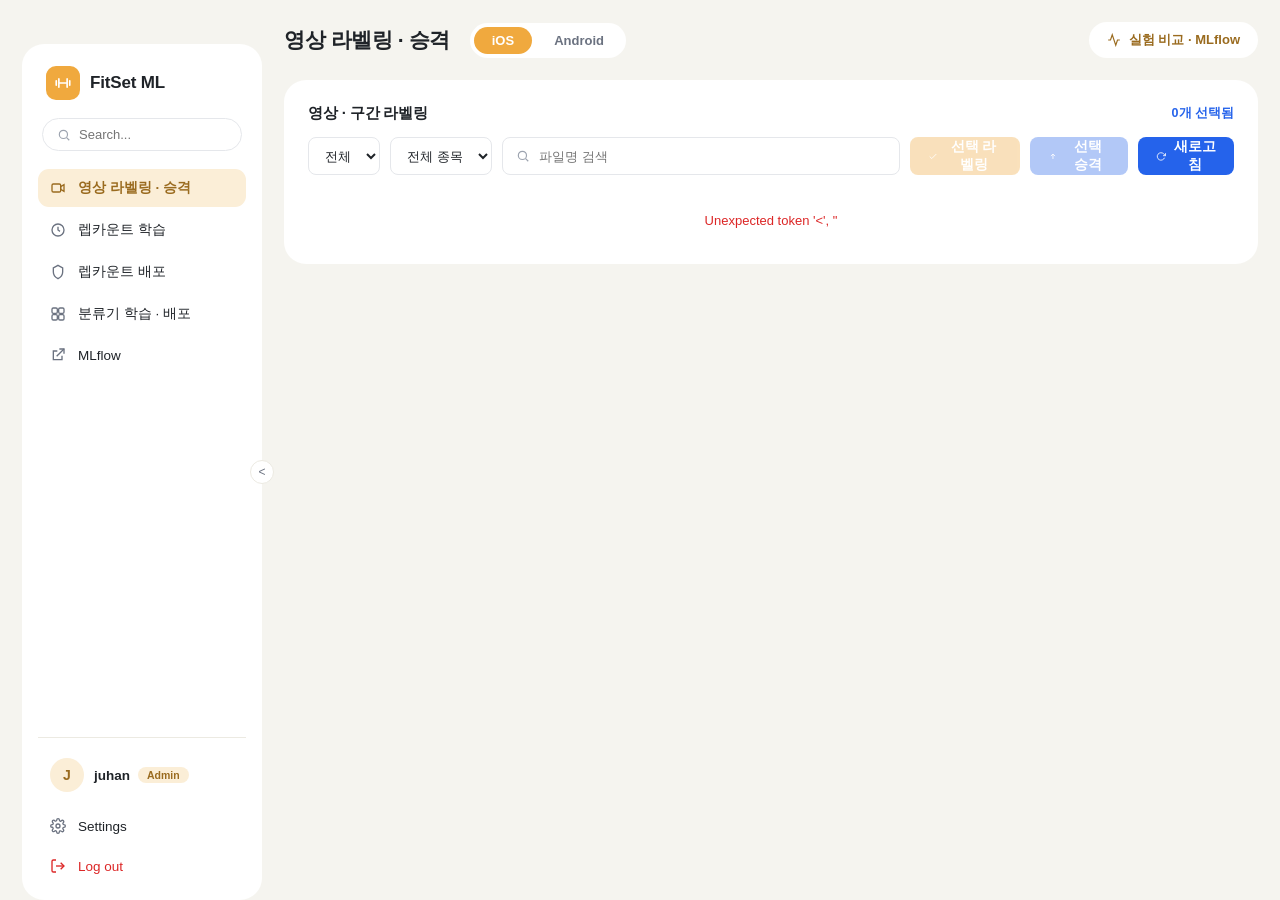
==== app/static/index.html @ 3e2f8dbd "feat: 모델 배포를 dev, prod 환경으로 분리 (#71) * feat(deployment) deploy 배포 환경 테이블 environments 와 배포 이력 환경 FK " ====
<!DOCTYPE html>
<html lang="ko">
<head>
  <meta charset="UTF-8" />
  <meta name="viewport" content="width=device-width, initial-scale=1.0" />
  <title>FitSet ML Dashboard</title>
  <link rel="stylesheet" href="css/dashboard.css">
</head>
<body>

<!-- 메인 앱 — 접근 제어는 서버 Basic 인증(브라우저 팝업)이 담당, 클라 잠금 화면은 폐기 -->
<div id="appView">
<div class="shell" id="shell">

  <!-- 사이드바 -->
  <aside>
    <div class="brand">
      <div class="brand-logo">
        <svg viewBox="0 0 24 24" fill="none" stroke="currentColor" stroke-width="2.2" stroke-linecap="round"><path d="M6.5 6.5v11M17.5 6.5v11M3 9v6M21 9v6M6.5 12h11"/></svg>
      </div>
      <span class="brand-name">FitSet ML</span>
    </div>
    <div class="side-search">
      <svg viewBox="0 0 24 24" fill="none" stroke="currentColor" stroke-width="2"><circle cx="11" cy="11" r="7"/><line x1="21" y1="21" x2="16.5" y2="16.5"/></svg>
      <input placeholder="Search..." oninput="sideSearch(this.value)" />
    </div>
    <nav>
      <a class="nav-item" href="#labeling" data-page="labeling">
        <svg viewBox="0 0 24 24" fill="none" stroke="currentColor" stroke-width="2"><rect x="3" y="6" width="13" height="12" rx="2"/><polygon points="16 10 21 7 21 17 16 14 16 10"/></svg>
        <span class="side-label">영상 라벨링 · 승격</span>
      </a>
      <a class="nav-item" href="#phase-train" data-page="phase-train">
        <svg viewBox="0 0 24 24" fill="none" stroke="currentColor" stroke-width="2"><circle cx="12" cy="12" r="9"/><polyline points="12 7 12 12 15 14"/></svg>
        <span class="side-label">렙카운트 학습</span>
      </a>
      <a class="nav-item" href="#phase-deploy" data-page="phase-deploy">
        <svg viewBox="0 0 24 24" fill="none" stroke="currentColor" stroke-width="2"><path d="M12 2 19 6v6c0 5-3 8-7 10-4-2-7-5-7-10V6z"/></svg>
        <span class="side-label">렙카운트 배포</span>
      </a>
      <a class="nav-item" href="#classifier" data-page="classifier">
        <svg viewBox="0 0 24 24" fill="none" stroke="currentColor" stroke-width="2"><rect x="3" y="3" width="8" height="8" rx="2"/><rect x="13" y="3" width="8" height="8" rx="2"/><rect x="3" y="13" width="8" height="8" rx="2"/><rect x="13" y="13" width="8" height="8" rx="2"/></svg>
        <span class="side-label">분류기 학습 · 배포</span>
      </a>
      <a class="nav-item" href="#" id="navMlflow" target="_blank">
        <svg viewBox="0 0 24 24" fill="none" stroke="currentColor" stroke-width="2"><path d="M18 13v6H5V6h6"/><polyline points="14 3 21 3 21 10"/><line x1="10" y1="14" x2="21" y2="3"/></svg>
        <span class="side-label">MLflow</span>
      </a>
    </nav>
    <div class="side-bottom">
      <div class="profile">
        <div class="avatar">J</div>
        <div class="profile-meta">
          <span class="name">juhan</span>
          <span class="role-pill">Admin</span>
        </div>
      </div>
      <a class="nav-item" href="#classifier" onclick="setTimeout(() => document.getElementById('settingsSection').scrollIntoView({ behavior: 'smooth' }))">
        <svg viewBox="0 0 24 24" fill="none" stroke="currentColor" stroke-width="2"><circle cx="12" cy="12" r="3"/><path d="M19.4 15a1.7 1.7 0 0 0 .3 1.9l.1.1a2 2 0 1 1-2.8 2.8l-.1-.1a1.7 1.7 0 0 0-1.9-.3 1.7 1.7 0 0 0-1 1.5V21a2 2 0 1 1-4 0v-.1a1.7 1.7 0 0 0-1-1.6 1.7 1.7 0 0 0-1.9.3l-.1.1a2 2 0 1 1-2.8-2.8l.1-.1a1.7 1.7 0 0 0 .3-1.9 1.7 1.7 0 0 0-1.5-1H3a2 2 0 1 1 0-4h.1a1.7 1.7 0 0 0 1.6-1 1.7 1.7 0 0 0-.3-1.9l-.1-.1a2 2 0 1 1 2.8-2.8l.1.1a1.7 1.7 0 0 0 1.9.3h0a1.7 1.7 0 0 0 1-1.5V3a2 2 0 1 1 4 0v.1a1.7 1.7 0 0 0 1 1.5 1.7 1.7 0 0 0 1.9-.3l.1-.1a2 2 0 1 1 2.8 2.8l-.1.1a1.7 1.7 0 0 0-.3 1.9v0a1.7 1.7 0 0 0 1.5 1H21a2 2 0 1 1 0 4h-.1a1.7 1.7 0 0 0-1.5 1z"/></svg>
        <span class="side-label">Settings</span>
      </a>
      <button class="nav-item logout" onclick="location.reload()">
        <svg viewBox="0 0 24 24" fill="none" stroke="currentColor" stroke-width="2"><path d="M9 21H5a2 2 0 0 1-2-2V5a2 2 0 0 1 2-2h4"/><polyline points="16 17 21 12 16 7"/><line x1="21" y1="12" x2="9" y2="12"/></svg>
        <span class="side-label">Log out</span>
      </button>
    </div>
    <button class="collapse-btn" onclick="toggleSidebar()" id="collapseBtn">&lt;</button>
  </aside>

  <!-- 메인 -->
  <main id="top">
    <div class="topbar">
      <h1 id="pageTitle">대시보드</h1>
      <div class="platform-tabs">
        <button class="active" onclick="setPlatform('ios')">iOS</button>
        <button onclick="setPlatform('android')">Android</button>
      </div>
      <a class="mlflow-btn" id="mlflowHomeBtn" href="#" target="_blank">
        <svg viewBox="0 0 24 24" fill="none" stroke="currentColor" stroke-width="2"><polyline points="22 12 18 12 15 21 9 3 6 12 2 12"/></svg>
        실험 비교 · MLflow
      </a>
    </div>

    <div class="grid page" data-page="classifier">

      <!-- 1행: KPI ─────────────────────────────────────── -->
      <section class="card kpi">
        <h2>학습 데이터</h2>
        <div class="big" id="kpiFileCount">-</div>
        <div class="sub" id="kpiFileSub">등록된 CSV 파일</div>
        <button class="orange-link" onclick="document.getElementById('dataSection').scrollIntoView({behavior:'smooth'})">학습 데이터 보기 <span>&rarr;</span></button>
      </section>

      <section class="card kpi">
        <h2>Best Val Acc</h2>
        <div class="big"><span id="kpiBestAcc">-</span>
          <span class="arrow-up" id="kpiAccArrow" style="display:none">
            <svg viewBox="0 0 24 24" fill="none" stroke="currentColor" stroke-width="2.5"><line x1="12" y1="19" x2="12" y2="5"/><polyline points="5 12 12 5 19 12"/></svg>
          </span>
        </div>
        <div class="sub" id="kpiAccSub">완료된 학습 없음</div>
        <a class="orange-link" id="kpiMlflowLink" href="#" target="_blank">실험 비교 · MLflow <span>&rarr;</span></a>
      </section>

      <!-- 진행 상황: 반원 게이지 -->
      <section class="card kpi center" id="progressCard">
        <h2>학습 진행률</h2>
        <div class="gauge-wrap">
          <svg viewBox="0 0 200 110">
            <path d="M 16 100 A 84 84 0 0 1 184 100" fill="none" stroke="#F1EEE6" stroke-width="15" stroke-linecap="round"/>
            <path d="M 16 100 A 84 84 0 0 1 184 100" fill="none" stroke="#F0A93E" stroke-width="15" stroke-linecap="round"
                  id="gaugeFill" stroke-dasharray="264" stroke-dashoffset="264"/>
          </svg>
          <div class="gauge-num" id="gaugeNum">0%</div>
        </div>
        <div class="gauge-status" id="progressLabel">학습 이력 없음</div>
        <div class="train-error" id="trainError" style="display:none"></div>
        <div class="metrics-grid" id="metricsGrid">
          <div class="metric-box"><div class="lbl">Train Loss</div><div class="val">-</div></div>
          <div class="metric-box"><div class="lbl">Val Loss</div><div class="val">-</div></div>
          <div class="metric-box"><div class="lbl">Val Acc</div><div class="val">-</div></div>
        </div>
        <a class="orange-link" id="mlflowRunLink" href="#" target="_blank" style="display:none">MLflow에서 이 run 보기 <span>&rarr;</span></a>
      </section>

      <!-- 2행: 학습 데이터 테이블 (테이블 카드 스펙) ─────── -->
      <section class="card table-card" id="dataSection">
        <div class="card-head" style="margin-bottom:14px">
          <h2>학습 데이터</h2>
          <span class="select-count" id="selectCount">0개 선택됨</span>
        </div>
        <div class="table-toolbar">
          <button class="icon-btn" title="종목 필터" onclick="toggleClassFilter()">
            <svg viewBox="0 0 24 24" fill="none" stroke="currentColor" stroke-width="2"><polygon points="22 3 2 3 10 12.5 10 19 14 21 14 12.5 22 3"/></svg>
          </button>
          <select class="class-filter" id="classFilter" onchange="filterChanged()">
            <option value="">전체 종목</option>
          </select>
          <div class="search-box">
            <svg viewBox="0 0 24 24" fill="none" stroke="currentColor" stroke-width="2"><circle cx="11" cy="11" r="7"/><line x1="21" y1="21" x2="16.5" y2="16.5"/></svg>
            <input id="searchInput" placeholder="Search..." oninput="filterChanged()" />
          </div>
          <button class="btn-blue" onclick="loadFiles()">
            <svg viewBox="0 0 24 24" fill="none" stroke="currentColor" stroke-width="2" style="width:13px;height:13px"><polyline points="23 4 23 10 17 10"/><path d="M20.5 15a9 9 0 1 1-2-9.4L23 10"/></svg>
            새로고침
          </button>
        </div>
        <div class="table-wrap">
          <div id="fileList"><p class="empty">로딩 중...</p></div>
          <div class="table-fade" id="tableFade"></div>
        </div>
        <div class="pagi" id="pagiBar"></div>
      </section>

      <!-- 3행: 학습 이력(넓게) + 설정/배포 스택 ─────────── -->
      <section class="card runs-card" id="runsSection">
        <div class="card-head"><h2>학습 이력 · 배포</h2></div>
        <div style="overflow-x:auto" id="runsBox"><p class="empty">로딩 중...</p></div>
      </section>

      <div class="side-stack">
        <section class="card" id="settingsSection" style="display:flex;flex-direction:column;gap:12px">
          <h2>학습 설정</h2>
          <div class="form-group">
            <label>Epochs</label>
            <input type="number" id="epochs" value="200" min="1" max="1000" />
          </div>
          <div class="form-group">
            <label>Learning Rate</label>
            <input type="text" id="lr" value="0.001" />
          </div>
          <div style="display:flex;gap:8px;margin-top:4px">
            <button class="btn btn-primary" id="trainBtn" onclick="startTrain()" style="flex:1">학습 시작</button>
          </div>
        </section>

        <section class="card" id="deploySection">
          <div class="card-head"><h2>배포된 모델 · dev / prod</h2></div>
          <div id="modelInfo"><p class="empty">로딩 중...</p></div>
          <button class="btn btn-primary" id="deployBtn" onclick="deployModel()" style="width:100%;margin-top:14px;display:none">이 버전 dev 배포</button>
        </section>
      </div>



    </div>

    <div class="grid page" data-page="labeling">
      <section class="card video-card" id="videoSection">
        <div class="card-head" style="margin-bottom:14px">
          <h2>영상 · 구간 라벨링</h2>
          <span class="select-count" id="videoSelectCount">0개 선택됨</span>
        </div>
        <div class="table-toolbar">
          <select class="status-filter" id="videoStatusFilter" onchange="renderVideos()">
            <option value="">전체</option>
          </select>
          <select class="status-filter" id="videoClassFilter" onchange="renderVideos()">
            <option value="">전체 종목</option>
          </select>
          <div class="search-box">
            <svg viewBox="0 0 24 24" fill="none" stroke="currentColor" stroke-width="2"><circle cx="11" cy="11" r="7"/><line x1="21" y1="21" x2="16.5" y2="16.5"/></svg>
            <input id="videoSearch" placeholder="파일명 검색" oninput="renderVideos()" />
          </div>
          <button class="btn-label" id="labelBtn" onclick="startLabeling()" style="margin-left:auto" disabled>
            <svg viewBox="0 0 24 24" fill="none" stroke="currentColor" stroke-width="2" style="width:13px;height:13px"><polyline points="20 6 9 17 4 12"/></svg>
            선택 라벨링
          </button>
          <button class="btn-label promote" id="promoteBtn" onclick="promoteSelected()" disabled>
            <svg viewBox="0 0 24 24" fill="none" stroke="currentColor" stroke-width="2" style="width:13px;height:13px"><polyline points="17 11 12 6 7 11"/><line x1="12" y1="18" x2="12" y2="6"/></svg>
            선택 승격
          </button>
          <button class="btn-blue" onclick="loadVideos()" style="margin-left:0">
            <svg viewBox="0 0 24 24" fill="none" stroke="currentColor" stroke-width="2" style="width:13px;height:13px"><polyline points="23 4 23 10 17 10"/><path d="M20.5 15a9 9 0 1 1-2-9.4L23 10"/></svg>
            새로고침
          </button>
        </div>
        <div class="table-wrap">
          <div id="videoList"><p class="empty">로딩 중...</p></div>
        </div>
      </section>

    </div>

    <div class="grid page" data-page="phase-train">
      <section class="card table-card" id="phaseModelSection">
        <div class="card-head" style="margin-bottom:14px">
          <h2>렙카운팅 모델 · 종목별 0 1 2</h2>
          <span class="select-count" id="phaseModelCount"></span>
        </div>
        <div class="table-toolbar">
          <select class="status-filter" id="phaseTrainClass"></select>
          <input class="status-filter" id="phaseTrainEpochs" type="number" value="20" min="1" max="500" style="width:90px" title="epochs" />
          <input class="status-filter" id="phaseTrainLr" type="text" value="0.001" style="width:90px" title="learning rate" />
          <button class="btn-label" id="phaseTrainBtn" onclick="startPhaseTraining()">
            <svg viewBox="0 0 24 24" fill="none" stroke="currentColor" stroke-width="2" style="width:13px;height:13px"><polygon points="5 3 19 12 5 21 5 3"/></svg>
            승격된 라벨 파일로 학습
          </button>
          <button class="btn-blue" onclick="loadPhaseModels()">
            <svg viewBox="0 0 24 24" fill="none" stroke="currentColor" stroke-width="2" style="width:13px;height:13px"><polyline points="23 4 23 10 17 10"/><path d="M20.5 15a9 9 0 1 1-2-9.4L23 10"/></svg>
            새로고침
          </button>
        </div>
        <div class="table-wrap"><div id="phaseModelList"><p class="empty">로딩 중...</p></div></div>
      </section>

    </div>

    <div class="grid page" data-page="phase-deploy">
      <section class="card table-card" id="phaseDeploySection">
        <div class="card-head" style="margin-bottom:14px">
          <h2>렙카운트 모델 배포 · 종목마다 한 버전</h2>
          <span class="select-count" id="phaseDeployCount"></span>
        </div>
        <p class="modal-sub">완료된 버전을 골라 dev 또는 prod 에 배포하면 그 환경의 같은 종목 배포가 교체된다. 이전 버전을 다시 배포하면 롤백이다. dev 는 우리 실험용, prod 는 실사용자용이며 백엔드는 GET /api/v1/internal/{platform}/models/latest?env=prod 로 받는다.</p>
        <div class="table-wrap"><div id="phaseDeployList"><p class="empty">로딩 중...</p></div></div>
      </section>
    </div>
  </main>
</div>
</div>

<!-- 파일 통계 모달 -->
<div class="modal-backdrop" id="statsModal" onclick="if(event.target===this)closeStats()">
  <div class="modal">
    <div class="modal-head">
      <h3 id="statsTitle"></h3>
      <button class="modal-close" onclick="closeStats()">✕</button>
    </div>
    <div class="modal-sub" id="statsSub"></div>
    <div id="statsBody"></div>
  </div>
</div>

<div class="modal-backdrop" id="videoModal" onclick="if(event.target===this)closeVideo()">
  <div class="modal video">
    <div class="modal-head">
      <h3 id="videoTitle"></h3>
      <button class="modal-close" onclick="closeVideo()">✕</button>
    </div>
    <div class="modal-sub" id="videoSub"></div>
    <div class="viewer-stage">
      <video id="viewerVideo" controls playsinline></video>
      <canvas id="viewerCanvas"></canvas>
      <div class="phase-badge" id="phaseBadge" style="display:none"></div>
    </div>
    <div class="phase-strip" id="phaseStrip" onclick="seekFromStrip(event)"></div>
    <div class="phase-legend">
      <span><i style="background:#2563EB"></i>0 내려감</span>
      <span><i style="background:#16A34A"></i>1 올라감</span>
      <span><i style="background:#9CA3AF"></i>2 멈춤</span>
      <span><i style="background:#FCA5A5"></i>미검출</span>
    </div>
  </div>
</div>

<script src="js/core.js"></script>
<script src="js/data.js"></script>
<script src="js/training.js"></script>
<script src="js/deployment.js"></script>
<script src="js/stats.js"></script>
<script src="js/runs.js"></script>
<script src="js/labeling.js"></script>
<script src="js/phase.js"></script>
<script src="js/video.js"></script>
<script src="js/main.js"></script>
</body>
</html>
---- app/static/css/dashboard.css ----
* { box-sizing: border-box; margin: 0; padding: 0; }
:root {
  --bg: #F5F4EF;            /* 크림 배경 (관리자 레이아웃 스펙) */
  --card: #ffffff;
  --line: #ECEAE2;
  --orange: #F0A93E;        /* 포인트 컬러 */
  --orange-deep: #9A6B1F;   /* 링크·강조 텍스트 */
  --orange-soft: #FBEED7;   /* 연오렌지 배경 */
  --blue: #2563EB;          /* 데이터 테이블 카드 프라이머리 (테이블 스펙) */
  --ink: #1F2328;
  --gray: #6B7280;
  --gray-light: #9CA3AF;
  --tline: #E5E7EB;         /* 테이블 구분선 */
  --green: #16A34A;
  --red: #DC2626;
}
body {
  font-family: "Inter", -apple-system, BlinkMacSystemFont, "Segoe UI", sans-serif;
  background: var(--bg); color: var(--ink); min-height: 100vh;
}
button { font-family: inherit; }

/* ── 셸: 사이드바 + 메인 ── */
#appView { display: block; }
.shell { display: flex; min-height: 100vh; gap: 22px; padding: 22px; max-width: 1560px; margin: 0 auto; }

/* ── 사이드바 ── */
aside {
  width: 240px; flex-shrink: 0; background: var(--card); border-radius: 22px;
  display: flex; flex-direction: column; padding: 22px 16px 16px;
  position: sticky; top: 22px; height: calc(100vh - 44px); transition: width .18s;
  position: relative;
}
.shell.collapsed aside { width: 76px; }
.shell.collapsed .side-label, .shell.collapsed .side-search, .shell.collapsed .profile-meta,
.shell.collapsed .brand-name, .shell.collapsed .nav-chev, .shell.collapsed .role-pill { display: none; }
.brand { display: flex; align-items: center; gap: 10px; padding: 0 8px 18px; }
.brand-logo {
  width: 34px; height: 34px; border-radius: 10px; background: var(--orange);
  display: flex; align-items: center; justify-content: center; color: #fff; flex-shrink: 0;
}
.brand-logo svg { width: 18px; height: 18px; }
.brand-name { font-size: 17px; font-weight: 800; letter-spacing: -.01em; }
.side-search {
  display: flex; align-items: center; gap: 8px; border: 1px solid var(--tline);
  border-radius: 999px; padding: 8px 14px; margin: 0 4px 18px; color: var(--gray-light);
}
.side-search svg { width: 14px; height: 14px; flex-shrink: 0; }
.side-search input { border: none; outline: none; font-size: 13px; width: 100%; background: transparent; color: var(--ink); }
nav { display: flex; flex-direction: column; gap: 4px; }
.nav-item {
  display: flex; align-items: center; gap: 12px; padding: 10px 12px; border-radius: 11px;
  font-size: 13.5px; font-weight: 500; color: var(--ink); cursor: pointer; border: none;
  background: transparent; text-align: left; width: 100%; text-decoration: none;
}
.nav-item:hover { background: var(--bg); }
.nav-item.active { background: var(--orange-soft); color: var(--orange-deep); font-weight: 600; }
.nav-item svg { width: 16px; height: 16px; flex-shrink: 0; color: var(--gray); }
.nav-item.active svg { color: var(--orange-deep); }
.nav-chev { margin-left: auto; color: var(--gray-light) !important; width: 13px !important; height: 13px !important; }
.side-bottom { margin-top: auto; border-top: 1px solid var(--line); padding-top: 12px; display: flex; flex-direction: column; gap: 4px; }
.profile { display: flex; align-items: center; gap: 10px; padding: 8px 12px 12px; }
.avatar {
  width: 34px; height: 34px; border-radius: 50%; background: var(--orange-soft);
  color: var(--orange-deep); font-weight: 700; font-size: 14px;
  display: flex; align-items: center; justify-content: center; flex-shrink: 0;
}
.profile-meta { display: flex; align-items: center; gap: 8px; min-width: 0; }
.profile-meta .name { font-size: 13.5px; font-weight: 600; white-space: nowrap; }
.role-pill { font-size: 10.5px; font-weight: 600; background: var(--orange-soft); color: var(--orange-deep); border-radius: 999px; padding: 2px 9px; }
.nav-item.logout { color: var(--red); }
.nav-item.logout svg { color: var(--red); }
.collapse-btn {
  position: absolute; right: -12px; top: 50%; transform: translateY(-50%);
  width: 24px; height: 24px; border-radius: 50%; border: 1px solid var(--line);
  background: var(--card); color: var(--gray); cursor: pointer; font-size: 12px; line-height: 1;
}
.collapse-btn:hover { color: var(--ink); }

/* ── 메인 ── */
main { flex: 1; min-width: 0; display: flex; flex-direction: column; gap: 22px; }
.topbar { display: flex; align-items: center; gap: 16px; }
.topbar h1 { font-size: 21px; font-weight: 800; letter-spacing: -.02em; margin-right: 4px; }
.platform-tabs { display: flex; gap: 4px; background: var(--card); border-radius: 999px; padding: 4px; }
.platform-tabs button {
  padding: 6px 18px; border-radius: 999px; border: none; background: transparent;
  color: var(--gray); cursor: pointer; font-size: 13px; font-weight: 600;
}
.platform-tabs button.active { background: var(--orange); color: #fff; }
.mlflow-btn {
  margin-left: auto; display: flex; align-items: center; gap: 8px; padding: 9px 18px;
  border-radius: 999px; background: var(--card); color: var(--orange-deep);
  font-size: 13px; font-weight: 600; text-decoration: none;
}
.mlflow-btn:hover { background: #fffdf8; }
.mlflow-btn svg { width: 14px; height: 14px; flex-shrink: 0; }

.grid { display: grid; grid-template-columns: repeat(3, 1fr); gap: 22px; }
.page { display: none; }
.page.active { display: grid; }
.card { background: var(--card); border-radius: 22px; padding: 24px; min-width: 0; }
.card h2 { font-size: 15px; font-weight: 700; letter-spacing: -.01em; }
.card-head { display: flex; align-items: center; justify-content: space-between; margin-bottom: 16px; }
.orange-link {
  display: inline-flex; align-items: center; gap: 6px; color: var(--orange-deep);
  font-size: 13px; font-weight: 600; text-decoration: none; margin-top: auto; cursor: pointer;
  background: none; border: none; padding: 0;
}
.orange-link:hover { text-decoration: underline; }
.empty { color: #B8B4A8; font-size: 13px; text-align: center; padding: 20px 0; }

/* ── KPI 카드 ── */
.kpi { display: flex; flex-direction: column; gap: 10px; min-height: 210px; }
.kpi .big {
  font-size: 62px; font-weight: 800; letter-spacing: -.03em; line-height: 1.05;
  display: flex; align-items: baseline; gap: 10px;
}
.kpi .big .arrow-up { color: var(--green); }
.kpi .big .arrow-up svg { width: 26px; height: 26px; }
.kpi .sub { font-size: 13px; color: var(--gray); }
.kpi.center { align-items: center; text-align: center; }
.gauge-wrap { position: relative; width: 190px; margin: 4px auto 0; }
.gauge-wrap svg { display: block; width: 100%; }
.gauge-num {
  position: absolute; left: 0; right: 0; bottom: 4px; font-size: 34px; font-weight: 800; letter-spacing: -.02em;
}
.gauge-status { font-size: 12px; color: var(--gray); min-height: 16px; }
.metrics-grid { display: grid; grid-template-columns: repeat(3, 1fr); gap: 8px; width: 100%; margin-top: 8px; }
.metric-box { background: var(--bg); border-radius: 12px; padding: 8px 10px; text-align: center; }
.metric-box .lbl { font-size: 10px; color: var(--gray-light); text-transform: uppercase; letter-spacing: .04em; }
.metric-box .val { font-size: 15px; font-weight: 700; margin-top: 2px; }

/* ── 데이터 테이블 카드 (테이블 스펙: 회백/블루 계열) ── */
.table-card { grid-column: 1 / -1; padding: 24px 24px 16px; }
.table-toolbar { display: flex; align-items: center; gap: 10px; margin-bottom: 18px; }
.icon-btn {
  width: 38px; height: 38px; border-radius: 8px; border: 1px solid var(--tline);
  background: #fff; color: var(--gray); cursor: pointer;
  display: flex; align-items: center; justify-content: center; flex-shrink: 0;
}
.icon-btn:hover { border-color: var(--gray-light); color: var(--ink); }
.icon-btn svg { width: 15px; height: 15px; }
.search-box {
  display: flex; align-items: center; gap: 9px; border: 1px solid var(--tline);
  border-radius: 8px; padding: 0 13px; height: 38px; width: 500px; max-width: 45%;
  color: var(--gray-light); background: #fff;
}
.search-box svg { width: 14px; height: 14px; flex-shrink: 0; }
.search-box input { border: none; outline: none; font-size: 13px; width: 100%; color: var(--ink); background: transparent; }
.class-filter {
  height: 38px; padding: 0 12px; background: #fff; border: 1px solid var(--tline);
  border-radius: 8px; color: var(--ink); font-size: 13px; outline: none; display: none;
}
.class-filter.open { display: block; }
.select-count { font-size: 12.5px; color: var(--blue); font-weight: 600; margin-left: 4px; }
.btn-blue {
  margin-left: auto; height: 38px; padding: 0 18px; border-radius: 8px; border: none;
  background: var(--blue); color: #fff; font-size: 13.5px; font-weight: 600; cursor: pointer;
  display: flex; align-items: center; gap: 7px;
}
.btn-blue:hover { background: #1D4ED8; }

.table-wrap { position: relative; overflow-x: auto; }
.data-table { width: 100%; border-collapse: collapse; }
.data-table thead th {
  font-size: 12px; color: var(--gray); font-weight: 600; text-transform: uppercase;
  letter-spacing: .05em; text-align: left; padding: 10px 12px; border-bottom: 1px solid var(--tline);
  white-space: nowrap; user-select: none;
}
.data-table thead th.sortable { cursor: pointer; }
.data-table thead th.sortable:hover { color: var(--ink); }
.sort-ic { display: inline-block; margin-left: 4px; color: var(--gray-light); font-size: 10px; }
th.sorted .sort-ic { color: var(--blue); }
.data-table tbody td { padding: 20px 12px; border-bottom: 1px solid var(--tline); vertical-align: middle; }
.data-table tbody tr { transition: background .1s; cursor: pointer; }
.data-table tbody tr:hover { background: #F9FAFB; }
.data-table tbody tr.selected { background: #EFF6FF; }
.data-table input[type=checkbox] {
  appearance: none; width: 18px; height: 18px; border: 1.5px solid #D1D5DB; border-radius: 50%;
  cursor: pointer; position: relative; vertical-align: middle; background: #fff; flex-shrink: 0;
}
.data-table input[type=checkbox]:checked { background: var(--blue); border-color: var(--blue); }
.data-table input[type=checkbox]:checked::after {
  content: ""; position: absolute; left: 5.5px; top: 2.5px; width: 4px; height: 8px;
  border: solid #fff; border-width: 0 2px 2px 0; transform: rotate(45deg);
}
.row-num { color: var(--gray-light); font-size: 13px; }
.cell-name .nm { font-weight: 600; font-size: 14px; color: var(--ink); }
.cell-name .id { font-size: 12px; color: var(--gray-light); margin-top: 3px; }
.cell-desc { color: var(--gray); font-size: 13px; max-width: 260px;
  display: -webkit-box; -webkit-line-clamp: 2; -webkit-box-orient: vertical; overflow: hidden; }
.pill { display: inline-block; font-size: 12px; font-weight: 600; border-radius: 999px; padding: 5px 12px; white-space: nowrap; }
.pill.class  { background: #EDE9FE; color: #7C3AED; }   /* 종목: 연보라/보라 */
.class-select { height: 30px; padding: 0 8px; border-radius: 999px; border: 1px solid #DDD6FE; background: #F5F3FF; color: #7C3AED; font-size: 12px; font-weight: 600; outline: none; cursor: pointer; }
.pill.trained{ background: #DCFCE7; color: #15803D; }   /* 학습됨: 연녹/녹 */
.pill.idle   { background: #F3F4F6; color: #6B7280; }   /* 미학습: 연회/회 */
.pill.pending{ background: #FCE7F3; color: #DC2626; }   /* 업로드 대기: 연분홍/빨강 */
.cell-right { text-align: right; }
.cell-right .v { font-size: 14px; font-weight: 500; }
.cell-right .u { font-size: 11.5px; color: var(--gray-light); margin-top: 3px; }
.stats-btn {
  width: 30px; height: 30px; border-radius: 8px; border: 1px solid var(--tline);
  background: #fff; color: var(--gray); cursor: pointer;
  display: inline-flex; align-items: center; justify-content: center;
}
.stats-btn:hover { border-color: var(--blue); color: var(--blue); }
.stats-btn svg { width: 13px; height: 13px; }
.stats-btn.danger:hover:not(:disabled) { border-color: var(--red); color: var(--red); }
.stats-btn:disabled { opacity: .35; cursor: default; }
.table-fade {
  position: absolute; left: 0; right: 0; bottom: 0; height: 64px; pointer-events: none;
  background: linear-gradient(to bottom, rgba(255,255,255,0), #fff); display: none;
}
.table-fade.visible { display: block; }

/* 페이지네이션 바 */
.pagi { display: flex; align-items: center; gap: 14px; padding: 14px 4px 4px; font-size: 13px; color: var(--gray); }
.pagi .range { margin-right: auto; }
.pagi select {
  border: 1px solid var(--tline); border-radius: 8px; padding: 6px 8px; font-size: 13px;
  color: var(--ink); background: #fff; outline: none;
}
.pagi .pg-btn {
  width: 34px; height: 34px; border-radius: 8px; border: 1px solid var(--tline); background: #fff;
  color: var(--gray); cursor: pointer; font-size: 14px;
}
.pagi .pg-btn:hover:not(:disabled) { border-color: var(--gray-light); color: var(--ink); }
.pagi .pg-btn:disabled { opacity: .35; cursor: default; }

/* ── 학습 이력 ── */
.runs-card { grid-column: 1 / 3; }
.runs-table { width: 100%; border-collapse: collapse; font-size: 13px; }
.runs-table th {
  text-align: left; color: var(--gray); font-weight: 600; padding: 9px 10px;
  border-bottom: 1px solid var(--tline); text-transform: uppercase; font-size: 11px; letter-spacing: .05em;
}
.runs-table td { padding: 12px 10px; border-bottom: 1px solid #F3F2EC; white-space: nowrap; }
.runs-table tr:hover td { background: #FCFBF7; }
.btn-deploy-row {
  padding: 4px 12px; font-size: 12px; border-radius: 999px; border: 1px solid var(--orange);
  background: transparent; color: var(--orange-deep); cursor: pointer; font-weight: 600;
}
.btn-deploy-row:hover { background: var(--orange-soft); }
.pill.deployed { background: var(--orange-soft); color: var(--orange-deep); }
.pill.env.dev, .pill.deployed.dev { background: #DBEAFE; color: var(--blue); }
.pill.env.prod, .pill.deployed.prod { background: #FEE2E2; color: var(--red); }
.btn-deploy-row.prod { border-color: var(--red); color: var(--red); }
.btn-deploy-row.prod:hover { background: #FEE2E2; }
.pill.best { background: #FEF3C7; color: #B45309; }
.pill.failed { background: #FEE2E2; color: #DC2626; }
.train-error { margin: 8px 0; padding: 8px 10px; border-radius: 8px; background: #FEE2E2; color: #B91C1C; font-size: 12px; white-space: pre-wrap; max-height: 160px; overflow: auto; }

/* ── 우측 스택: 학습 설정 / 배포된 모델 ── */
.side-stack { display: flex; flex-direction: column; gap: 22px; }
.form-group { display: flex; flex-direction: column; gap: 6px; }
.form-group label { font-size: 11px; color: var(--gray); text-transform: uppercase; letter-spacing: .04em; font-weight: 600; }
.form-group input {
  padding: 10px 12px; background: #fff; border: 1px solid var(--tline); border-radius: 10px;
  color: var(--ink); font-size: 13.5px; outline: none;
}
.form-group input:focus { border-color: var(--orange); }
.btn {
  padding: 10px 16px; border-radius: 10px; border: none; cursor: pointer;
  font-size: 13.5px; font-weight: 600; transition: opacity .12s;
}
.btn:disabled { opacity: .35; cursor: default; }
.btn-primary { background: var(--orange); color: #fff; }
.btn-primary:hover:not(:disabled) { filter: brightness(.96); }
.btn-secondary { background: #fff; border: 1px solid var(--tline); color: var(--gray); }
.btn-secondary:hover:not(:disabled) { border-color: var(--gray-light); color: var(--ink); }
.deployed-version { font-size: 34px; font-weight: 800; color: var(--orange-deep); letter-spacing: -.02em; }
.deployed-url { font-size: 11px; color: var(--gray-light); word-break: break-all; margin-top: 6px; }
.env-row + .env-row { margin-top: 16px; padding-top: 14px; border-top: 1px solid var(--line); }

.video-card { grid-column: 1 / -1; padding: 24px 24px 16px; }
.status-filter {
  height: 38px; padding: 0 12px; background: #fff; border: 1px solid var(--tline);
  border-radius: 8px; color: var(--ink); font-size: 13px; outline: none;
}
.pill.labeling { background: #FEF3C7; color: #B45309; }
.pill.labeled  { background: #DCFCE7; color: #15803D; }
.btn-label {
  height: 38px; padding: 0 18px; border-radius: 8px; border: none; background: var(--orange);
  color: #fff; font-size: 13.5px; font-weight: 600; cursor: pointer; display: flex; align-items: center; gap: 7px;
}
.btn-label:hover:not(:disabled) { filter: brightness(.96); }
.btn-label:disabled { opacity: .35; cursor: default; }
.btn-label.promote { background: var(--blue); margin-left: 0; }
.btn-label.dev { background: var(--blue); }
.btn-label.prod { background: var(--red); }
.pill.promoted { background: #DBEAFE; color: #1D4ED8; }
.dl-btn {
  padding: 3px 9px; font-size: 11.5px; border-radius: 999px; border: 1px solid var(--tline);
  background: #fff; color: var(--gray); cursor: pointer; margin-right: 3px;
}
.dl-btn:hover { border-color: var(--blue); color: var(--blue); }
.phase-mini { display: inline-flex; gap: 4px; font-size: 11.5px; font-variant-numeric: tabular-nums; }
.phase-mini span { padding: 2px 7px; border-radius: 6px; background: var(--bg); color: var(--gray); }
.phase-mini .p0 { background: #DBEAFE; color: #1D4ED8; }
.phase-mini .p1 { background: #DCFCE7; color: #15803D; }
.phase-mini .p2 { background: #F3F4F6; color: #6B7280; }

.modal.video { width: 900px; }
.viewer-stage { position: relative; background: #111; border-radius: 14px; overflow: hidden; }
.viewer-stage video { display: block; width: 100%; max-height: 62vh; }
.viewer-stage canvas { position: absolute; left: 0; top: 0; width: 100%; height: 100%; pointer-events: none; }
.phase-badge {
  position: absolute; right: 14px; top: 14px; padding: 10px 18px; border-radius: 12px;
  font-size: 22px; font-weight: 800; letter-spacing: -.01em; color: #fff; background: rgba(0,0,0,.55);
  display: flex; align-items: baseline; gap: 10px; pointer-events: none;
}
.phase-badge small { font-size: 12px; font-weight: 600; opacity: .85; }
.phase-badge.p0 { background: rgba(37,99,235,.85); }
.phase-badge.p1 { background: rgba(22,163,74,.85); }
.phase-badge.p2 { background: rgba(107,114,128,.85); }
.phase-badge.pn { background: rgba(220,38,38,.75); }
.phase-strip { display: flex; height: 14px; border-radius: 7px; overflow: hidden; margin-top: 12px; cursor: pointer; background: #EEE; }
.phase-strip div { height: 100%; }
.phase-strip .p0 { background: #2563EB; } .phase-strip .p1 { background: #16A34A; }
.phase-strip .p2 { background: #9CA3AF; } .phase-strip .pn { background: #FCA5A5; }
.phase-legend { display: flex; gap: 14px; font-size: 12px; color: var(--gray); margin-top: 8px; }
.phase-legend i { display: inline-block; width: 10px; height: 10px; border-radius: 3px; margin-right: 5px; vertical-align: -1px; }

/* ── 파일 통계 모달 ── */
.modal-backdrop { display: none; position: fixed; inset: 0; background: rgba(31,35,40,.4); z-index: 50; align-items: center; justify-content: center; }
.modal-backdrop.visible { display: flex; }
.modal {
  background: var(--card); border-radius: 20px; width: 500px; max-width: calc(100vw - 40px);
  max-height: calc(100vh - 80px); overflow-y: auto; padding: 26px;
}
.modal-head { display: flex; align-items: flex-start; gap: 10px; margin-bottom: 4px; }
.modal-head h3 { font-size: 15px; font-weight: 700; word-break: break-all; flex: 1; }
.modal-close { background: none; border: none; color: var(--gray-light); font-size: 18px; cursor: pointer; line-height: 1; padding: 2px; }
.modal-close:hover { color: var(--ink); }
.modal-sub { font-size: 12px; color: var(--gray); margin-bottom: 16px; }
.modal-sub .warn { color: #B45309; }
.stats-table { width: 100%; border-collapse: collapse; font-size: 13px; }
.stats-table th {
  text-align: right; color: var(--gray); font-weight: 600; padding: 8px; border-bottom: 1px solid var(--tline);
  text-transform: uppercase; font-size: 10.5px; letter-spacing: .05em;
}
.stats-table th:first-child, .stats-table td:first-child { text-align: left; }
.stats-table td { padding: 8px; border-bottom: 1px solid #F3F2EC; text-align: right; font-variant-numeric: tabular-nums; }
.stats-table td:first-child { font-weight: 600; }
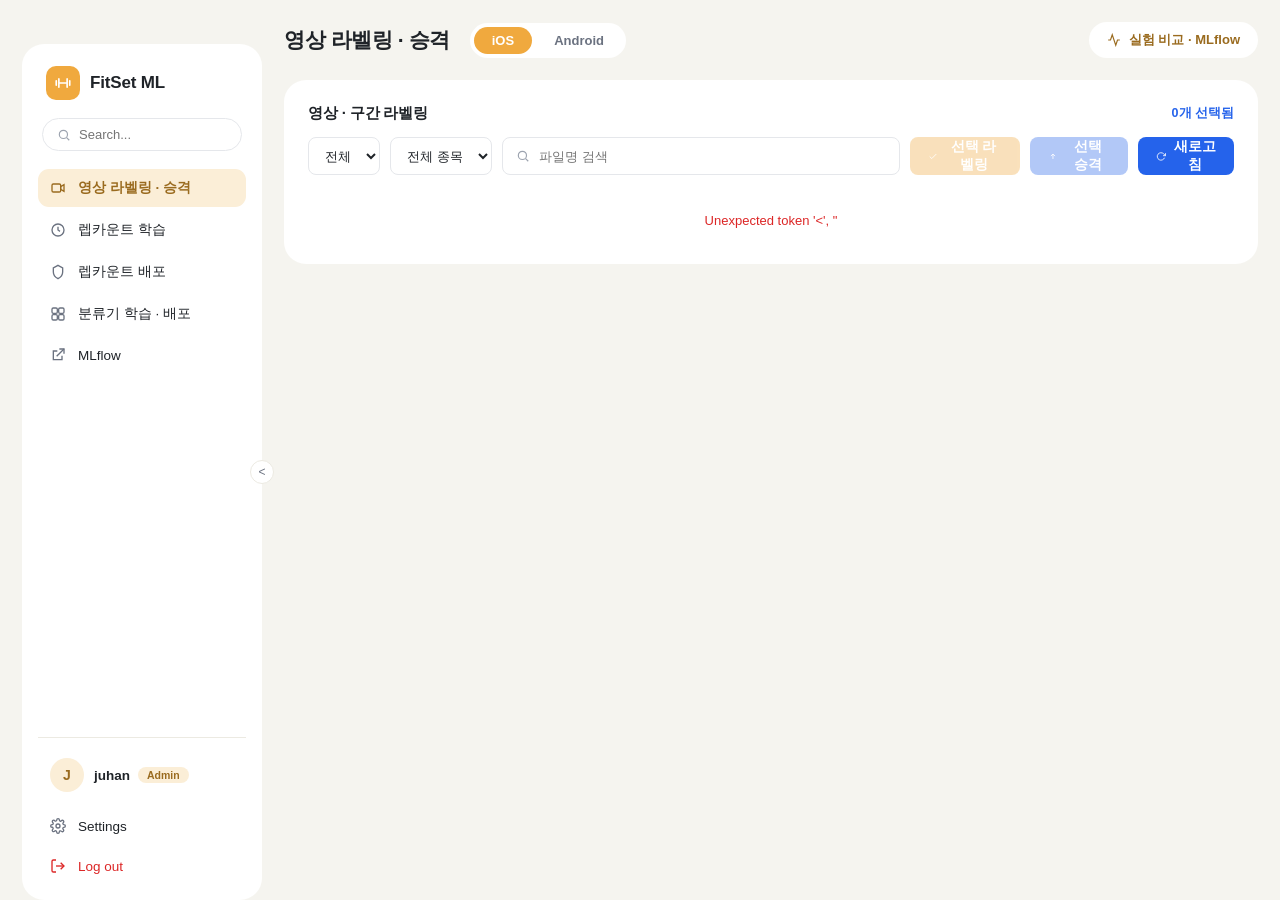
==== commit 34e19935: "feat: 6축 그래프에 가속도 PC1 그래프 추가 (#79) * feat(graph) graph/imu 가속도 3축 PCA 제1주성분 사영, 설명 분산 비율  * feat(gra" ====
--- a/app/static/index.html
+++ b/app/static/index.html
@@ -271,6 +271,21 @@
   </div>
 </div>
 
+<!-- 파일 6축 그래프 모달 -->
+<div class="modal-backdrop" id="imuModal" onclick="if(event.target===this)closeImu()">
+  <div class="modal wide">
+    <div class="modal-head">
+      <h3 id="imuTitle"></h3>
+      <button class="modal-close" onclick="closeImu()">✕</button>
+    </div>
+    <div class="modal-sub" id="imuSub"></div>
+    <canvas class="imu-canvas file-imu" id="imuFileCanvas"></canvas>
+    <div class="imu-legend"><span style="color:#EF4444">x</span> <span style="color:#F59E0B">y</span> <span style="color:#8B5CF6">z</span> · 위 acc, 아래 gyro, 채널별 평균을 뺀 파형</div>
+    <canvas class="imu-canvas file-pca" id="imuPcaCanvas"></canvas>
+    <div class="imu-legend">가속도 3축 PCA 제1주성분 사영 <span id="imuPcaRatio"></span></div>
+  </div>
+</div>
+
 <div class="modal-backdrop" id="videoModal" onclick="if(event.target===this)closeVideo()">
   <div class="modal video">
     <div class="modal-head">
@@ -283,17 +298,41 @@
       <canvas id="viewerCanvas"></canvas>
       <div class="phase-badge" id="phaseBadge" style="display:none"></div>
     </div>
-    <div class="phase-strip" id="phaseStrip" onclick="seekFromStrip(event)"></div>
+    <div class="timeline">
+      <div class="phase-strip" id="phaseStrip" onclick="seekFromStrip(event)"></div>
+      <div class="phase-strip pred" id="predStrip" onclick="seekFromStrip(event)" style="display:none" title="모델 예측"></div>
+      <canvas class="imu-canvas" id="imuCanvas" onclick="seekFromStrip(event)" style="display:none"></canvas>
+      <div class="val-mark" id="valMark" title="이 뒤가 검증 구간, 앞은 학습에 쓴 구간"></div>
+      <div class="playhead" id="playhead"></div>
+    </div>
+    <div class="pred-bar" id="predBar" style="display:none">
+      위 띠 라벨, 아래 띠 예측 · 모델
+      <select class="status-filter" id="predModelSel" onchange="loadPrediction()"></select>
+      <span id="predInfo"></span>
+    </div>
+    <div class="phase-edit-bar" id="phaseEditBar" style="display:none">
+      <button class="dl-btn" id="phaseEditToggle" onclick="toggleEdit()">구간 편집</button>
+      <span id="phaseEditTools" style="display:none">
+        <button class="dl-btn" onclick="splitAtCurrent()">현재 위치에서 나누기</button>
+        <button class="dl-btn" onclick="resetEdit()">되돌리기</button>
+        <button class="dl-btn" onclick="savePhases()">저장</button>
+        <span class="edit-hint">경계 드래그로 범위 조절, 구간 더블클릭으로 0/1 전환</span>
+      </span>
+    </div>
     <div class="phase-legend">
       <span><i style="background:#2563EB"></i>0 내려감</span>
       <span><i style="background:#16A34A"></i>1 올라감</span>
-      <span><i style="background:#9CA3AF"></i>2 멈춤</span>
       <span><i style="background:#FCA5A5"></i>미검출</span>
+      <span><i style="background:#fff;box-shadow:inset 0 0 0 2px #F59E0B"></i>0.3초 미만 예측 구간</span>
+      <span><i style="background:#EF4444"></i>x</span>
+      <span><i style="background:#F59E0B"></i>y</span>
+      <span><i style="background:#8B5CF6"></i>z</span>
     </div>
   </div>
 </div>
 
 <script src="js/core.js"></script>
+<script src="js/graph.js"></script>
 <script src="js/data.js"></script>
 <script src="js/training.js"></script>
 <script src="js/deployment.js"></script>
--- a/app/static/css/dashboard.css
+++ b/app/static/css/dashboard.css
@@ -318,6 +318,11 @@
 .phase-strip div { height: 100%; }
 .phase-strip .p0 { background: #2563EB; } .phase-strip .p1 { background: #16A34A; }
 .phase-strip .p2 { background: #9CA3AF; } .phase-strip .pn { background: #FCA5A5; }
+.phase-strip.editing { position: relative; overflow: visible; height: 22px; }
+.phase-handle { position: absolute; top: -4px; width: 10px; height: 30px; margin-left: -5px; border-radius: 4px;
+  background: #fff; border: 2px solid #1F2328; cursor: ew-resize; touch-action: none; }
+.phase-edit-bar { display: flex; align-items: center; gap: 4px; margin-top: 10px; font-size: 12px; }
+.phase-edit-bar .edit-hint { color: var(--gray); margin-left: 6px; }
 .phase-legend { display: flex; gap: 14px; font-size: 12px; color: var(--gray); margin-top: 8px; }
 .phase-legend i { display: inline-block; width: 10px; height: 10px; border-radius: 3px; margin-right: 5px; vertical-align: -1px; }
 
@@ -342,3 +347,22 @@
 .stats-table th:first-child, .stats-table td:first-child { text-align: left; }
 .stats-table td { padding: 8px; border-bottom: 1px solid #F3F2EC; text-align: right; font-variant-numeric: tabular-nums; }
 .stats-table td:first-child { font-weight: 600; }
+
+/* ── 렙카운트 파일별 오차, 예측 띠, IMU 파형 ── */
+.data-table tbody tr.detail-row { cursor: default; background: #FAFAF7; }
+.data-table tbody tr.detail-row > td { padding: 12px 16px 18px; }
+.per-file-table tbody tr { cursor: pointer; }
+.per-file-table tbody tr:hover { background: #F3F4F6; }
+.per-file-table .count-off { color: var(--red); font-weight: 700; }
+.per-file-table .count-ok { color: var(--gray-light); }
+.timeline { position: relative; }
+.phase-strip.pred { margin-top: 6px; }
+.phase-strip .flicker { box-shadow: inset 0 0 0 2px #F59E0B; }
+.imu-canvas { display: block; width: 100%; height: 140px; margin-top: 8px; border-radius: 8px; background: #FAFAF7; cursor: pointer; }
+.modal.wide { width: 960px; }
+.imu-canvas.file-imu { height: 320px; cursor: default; }
+.imu-canvas.file-pca { height: 140px; cursor: default; margin-top: 14px; }
+.imu-legend { font-size: 11px; color: var(--gray); margin-top: 6px; }
+.playhead { position: absolute; top: 12px; bottom: 0; width: 2px; margin-left: -1px; background: #1F2328; pointer-events: none; display: none; }
+.val-mark { position: absolute; top: 12px; bottom: 0; border-left: 2px dashed #B45309; pointer-events: none; display: none; }
+.pred-bar { display: flex; align-items: center; gap: 8px; margin-top: 10px; font-size: 12px; color: var(--gray); flex-wrap: wrap; }
